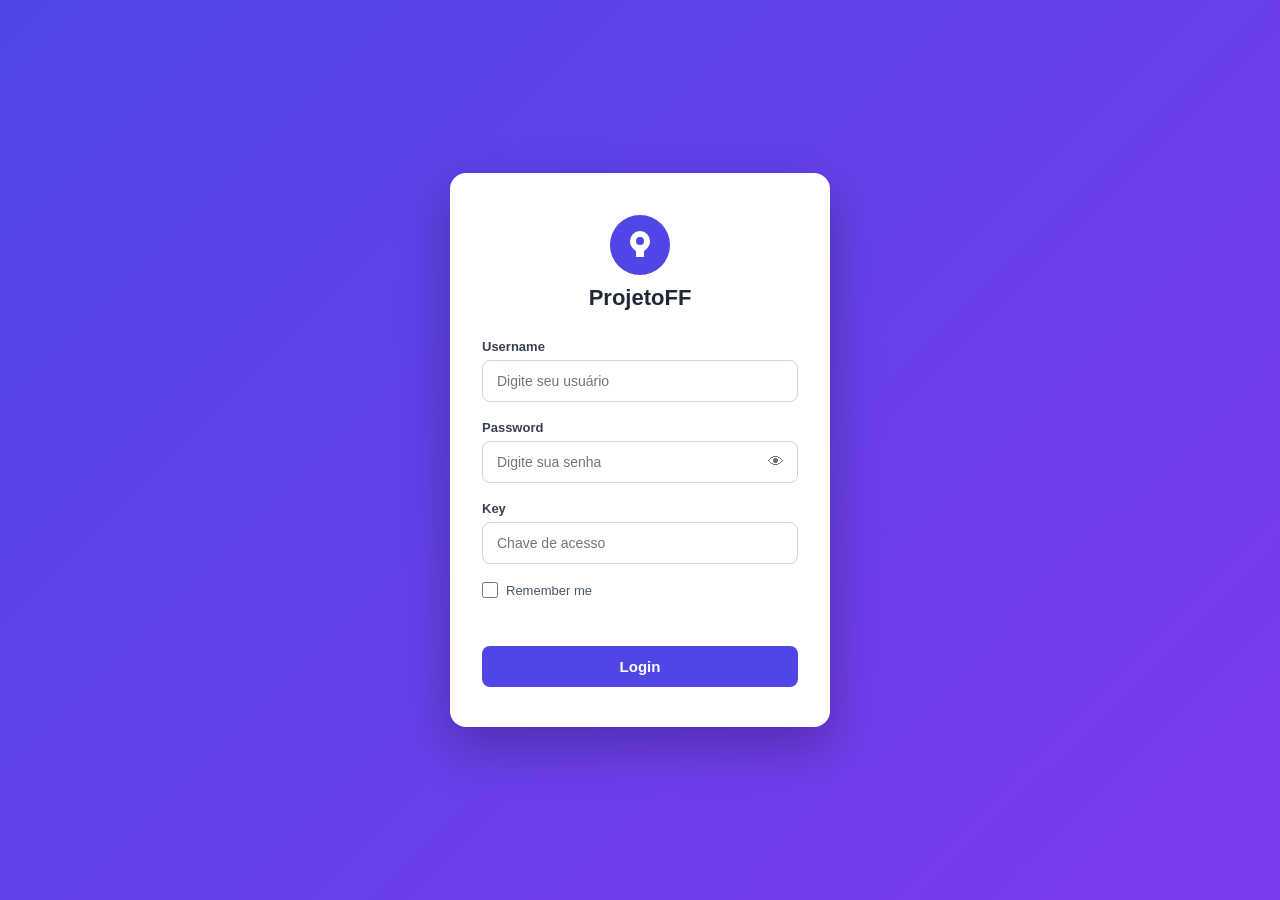
==== index.html @ 34e99f32 "Add login panel with HTML, CSS and JS Includes username, password (with visibility toggle), key, rem" ====
<!DOCTYPE html>
<html lang="pt-BR">
<head>
  <meta charset="UTF-8">
  <meta name="viewport" content="width=device-width, initial-scale=1.0">
  <title>Login</title>
  <link rel="stylesheet" href="style.css">
</head>
<body>
  <div class="login-container">
    <form class="login-card" id="loginForm">
      <div class="logo">
        <svg viewBox="0 0 64 64" width="64" height="64" aria-hidden="true">
          <circle cx="32" cy="32" r="30" fill="#4f46e5"/>
          <path d="M32 18a10 10 0 0 0-10 10c0 5 3 8 6 10v6h8v-6c3-2 6-5 6-10a10 10 0 0 0-10-10z" fill="#fff"/>
          <circle cx="32" cy="28" r="4" fill="#4f46e5"/>
        </svg>
        <h1>ProjetoFF</h1>
      </div>

      <div class="field">
        <label for="username">Username</label>
        <input type="text" id="username" name="username" placeholder="Digite seu usuário" autocomplete="username" required>
      </div>

      <div class="field">
        <label for="password">Password</label>
        <div class="input-with-icon">
          <input type="password" id="password" name="password" placeholder="Digite sua senha" autocomplete="current-password" required>
          <button type="button" class="toggle-visibility" id="togglePassword" aria-label="Mostrar senha">👁</button>
        </div>
      </div>

      <div class="field">
        <label for="key">Key</label>
        <input type="text" id="key" name="key" placeholder="Chave de acesso" autocomplete="off">
      </div>

      <div class="field-row">
        <label class="checkbox-label">
          <input type="checkbox" id="remember" name="remember">
          <span>Remember me</span>
        </label>
      </div>

      <div class="error-message" id="errorMessage"></div>

      <button type="submit" class="login-button">Login</button>
    </form>
  </div>

  <script src="script.js"></script>
</body>
</html>
---- style.css ----
* {
  box-sizing: border-box;
  margin: 0;
  padding: 0;
}

body {
  min-height: 100vh;
  display: flex;
  align-items: center;
  justify-content: center;
  font-family: -apple-system, BlinkMacSystemFont, "Segoe UI", Roboto, Helvetica, Arial, sans-serif;
  background: linear-gradient(135deg, #4f46e5 0%, #7c3aed 100%);
  padding: 16px;
}

.login-container {
  width: 100%;
  display: flex;
  justify-content: center;
}

.login-card {
  width: 100%;
  max-width: 380px;
  background: #ffffff;
  border-radius: 16px;
  padding: 40px 32px;
  box-shadow: 0 20px 50px rgba(0, 0, 0, 0.25);
}

.logo {
  display: flex;
  flex-direction: column;
  align-items: center;
  gap: 8px;
  margin-bottom: 28px;
}

.logo h1 {
  font-size: 22px;
  color: #1f2937;
  font-weight: 700;
}

.field {
  margin-bottom: 18px;
}

.field label {
  display: block;
  font-size: 13px;
  font-weight: 600;
  color: #374151;
  margin-bottom: 6px;
}

.field input[type="text"],
.field input[type="password"] {
  width: 100%;
  padding: 12px 14px;
  border: 1px solid #d1d5db;
  border-radius: 8px;
  font-size: 14px;
  transition: border-color 0.2s, box-shadow 0.2s;
}

.field input:focus {
  outline: none;
  border-color: #4f46e5;
  box-shadow: 0 0 0 3px rgba(79, 70, 229, 0.15);
}

.input-with-icon {
  position: relative;
}

.input-with-icon input {
  padding-right: 44px;
}

.toggle-visibility {
  position: absolute;
  right: 8px;
  top: 50%;
  transform: translateY(-50%);
  background: none;
  border: none;
  cursor: pointer;
  font-size: 16px;
  padding: 4px 6px;
  color: #6b7280;
}

.field-row {
  display: flex;
  align-items: center;
  margin-bottom: 20px;
}

.checkbox-label {
  display: flex;
  align-items: center;
  gap: 8px;
  font-size: 13px;
  color: #4b5563;
  cursor: pointer;
}

.checkbox-label input[type="checkbox"] {
  width: 16px;
  height: 16px;
  cursor: pointer;
}

.error-message {
  color: #dc2626;
  font-size: 13px;
  min-height: 16px;
  margin-bottom: 12px;
  text-align: center;
}

.login-button {
  width: 100%;
  padding: 12px;
  background: #4f46e5;
  color: #fff;
  border: none;
  border-radius: 8px;
  font-size: 15px;
  font-weight: 600;
  cursor: pointer;
  transition: background 0.2s;
}

.login-button:hover {
  background: #4338ca;
}

.login-button:active {
  background: #3730a3;
}
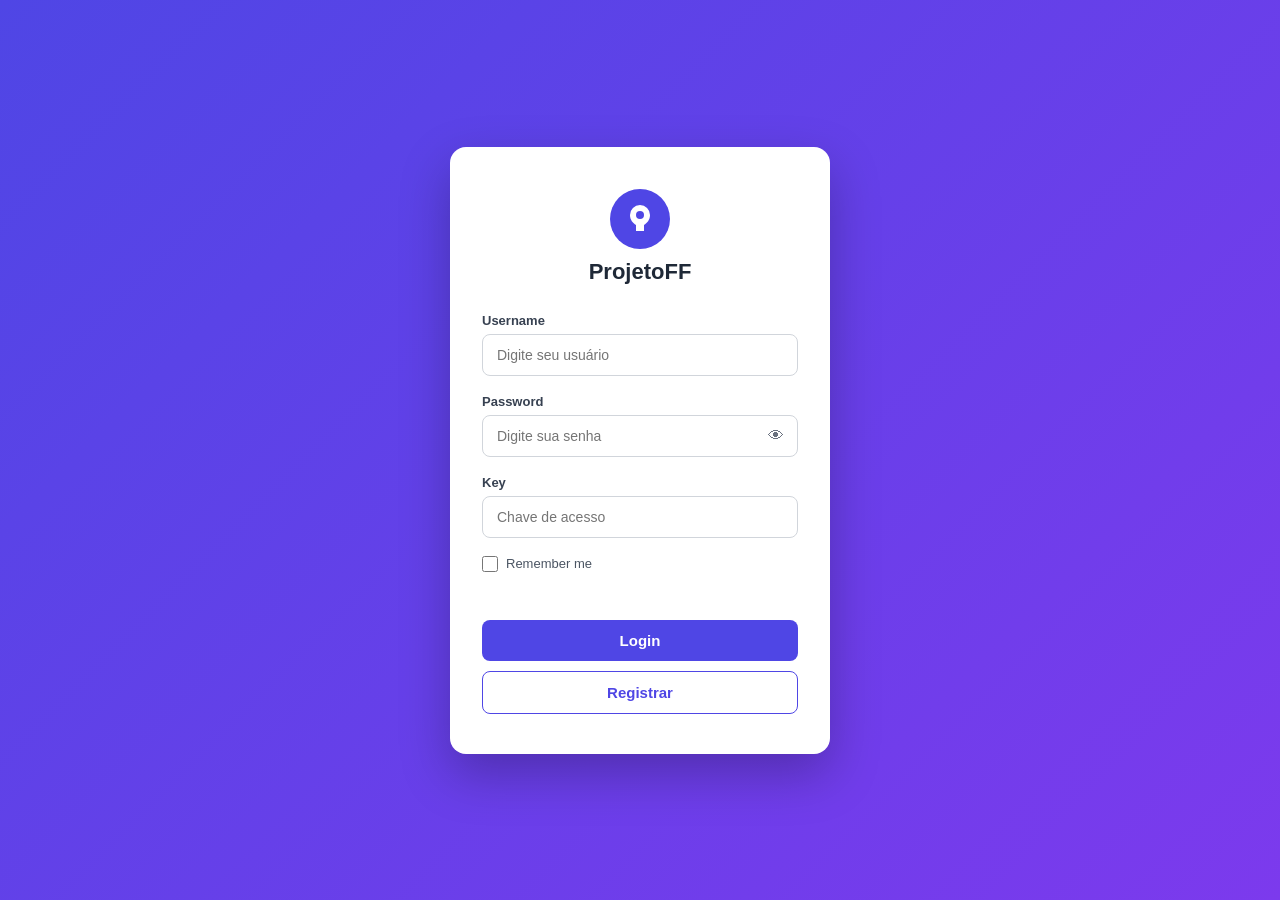
==== commit 8ca89237: "Merge pull request #1 from tiagogabrielsi/claude/cool-lovelace-6p6g3h Add login and registration UI " ====
--- a/index.html
+++ b/index.html
@@ -46,6 +46,7 @@
       <div class="error-message" id="errorMessage"></div>
 
       <button type="submit" class="login-button">Login</button>
+      <button type="button" class="register-button" id="registerButton">Registrar</button>
     </form>
   </div>
 
--- a/style.css
+++ b/style.css
@@ -141,3 +141,27 @@
 .login-button:active {
   background: #3730a3;
 }
+
+.register-button {
+  width: 100%;
+  padding: 12px;
+  margin-top: 10px;
+  background: transparent;
+  color: #4f46e5;
+  border: 1px solid #4f46e5;
+  border-radius: 8px;
+  font-size: 15px;
+  font-weight: 600;
+  cursor: pointer;
+  transition: background 0.2s, color 0.2s;
+}
+
+.register-button:hover {
+  background: #4f46e5;
+  color: #fff;
+}
+
+.register-button:active {
+  background: #3730a3;
+  border-color: #3730a3;
+}
